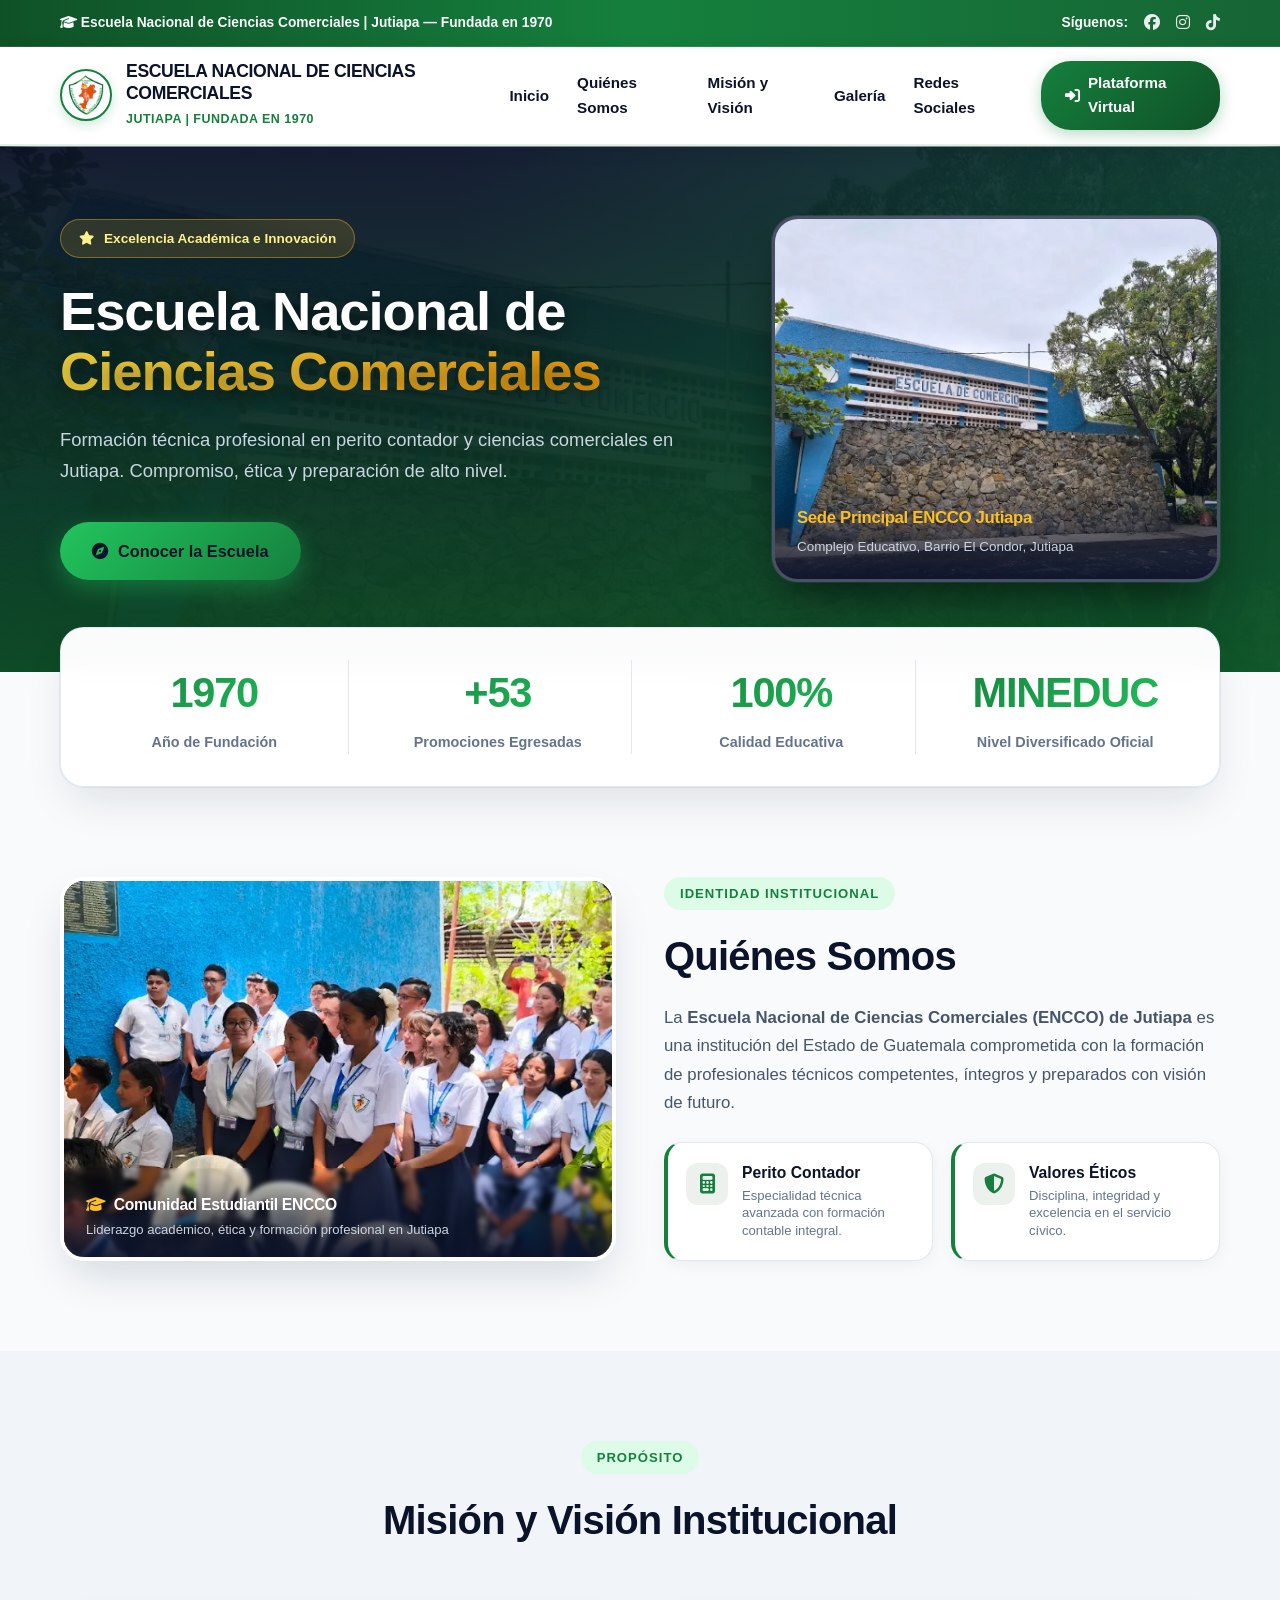
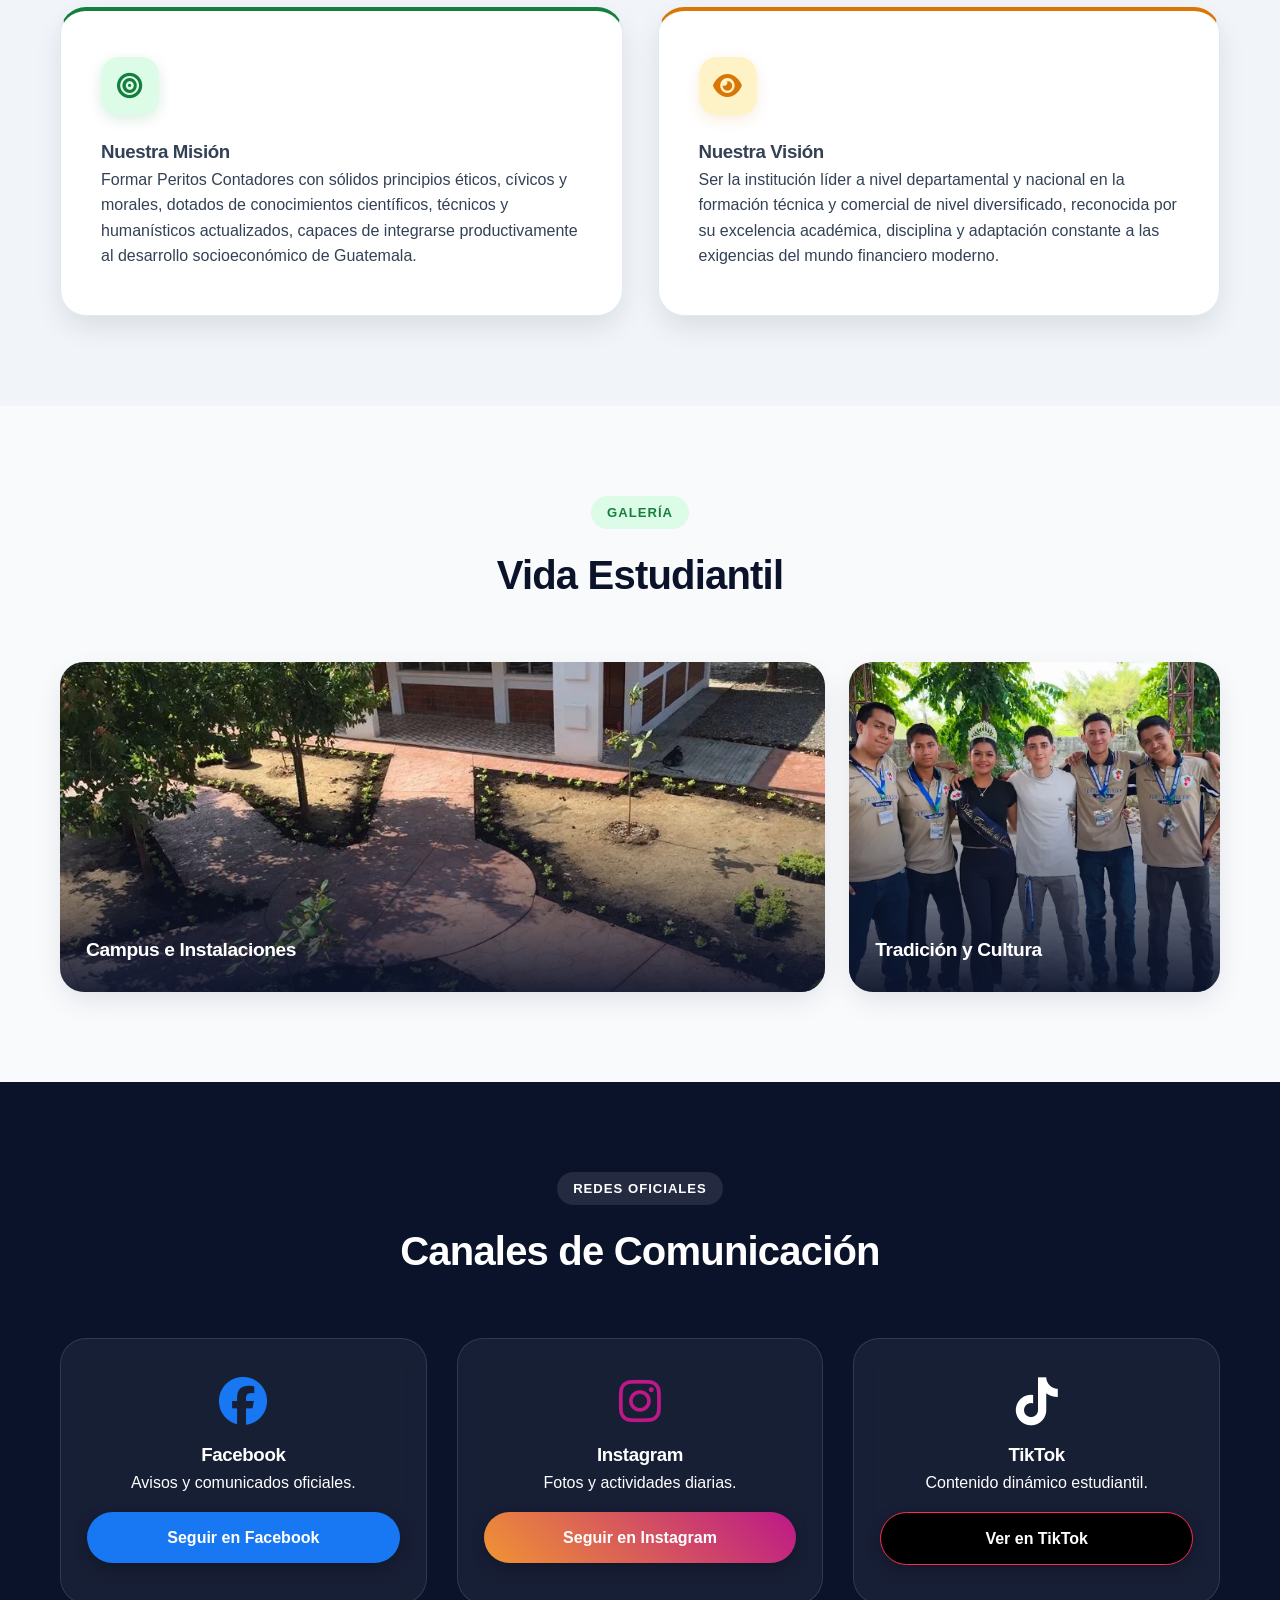
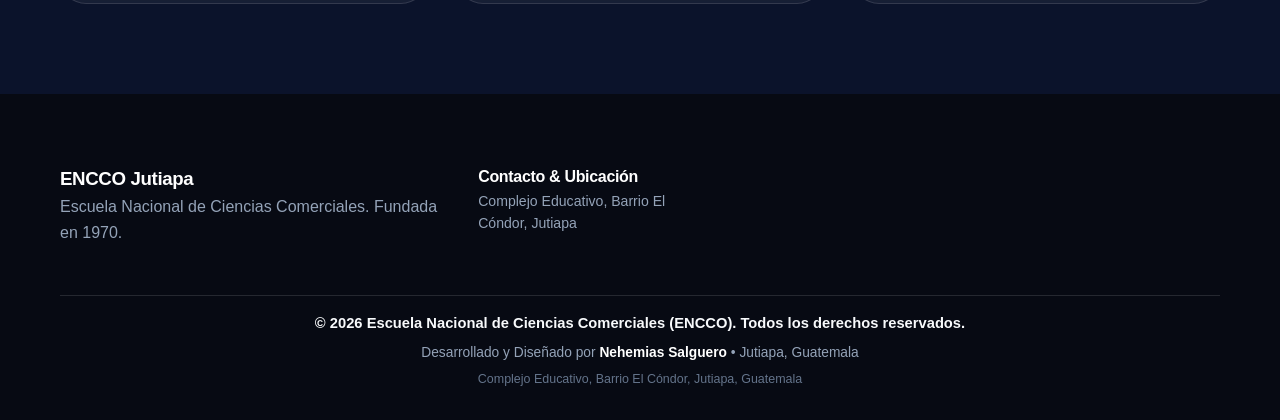
==== index.html @ b83e9fdc "fix(pwa): unify Azul Institucional #0369a1 theme-color and bump sw.js cache to v2026-11-19-v284" ====
<!DOCTYPE html>
<html lang="es">
<head>
    <meta charset="UTF-8">
    <!-- Protección de Dominio Institucional, Anti-Clickjacking y Blindaje de Acceso -->
    <script>
        (function() {
            if (typeof window !== 'undefined' && window.location) {
                var host = (window.location.hostname || '').toLowerCase();
                var isFile = (window.location.protocol === 'file:');
                var isAllowed = isFile || host === 'comerciojutiapa.github.io' || host.endsWith('.github.io') || host === 'localhost' || host === '127.0.0.1';
                if (!isAllowed || host.includes('web.app') || host.includes('firebaseapp.com')) {
                    window.location.replace('https://comerciojutiapa.github.io/enccojutiapa/' + window.location.search + window.location.hash);
                    return;
                }
            }
            if (window.top !== window.self) {
                try {
                    window.top.location = window.self.location.href;
                } catch(e) {
                    if (document.documentElement) {
                        document.documentElement.innerHTML = '<div style="display:flex;align-items:center;justify-content:center;height:100vh;font-family:sans-serif;background:#0f172a;color:#fff;text-align:center;padding:20px;"><div><h2 style="color:#ef4444;">⚠️ Acceso de Terceros Bloqueado</h2><p>El Portal Oficial ENCCO no permite incrustaciones externas.</p><a href="https://comerciojutiapa.github.io/enccojutiapa/" target="_blank" style="color:#22c55e;font-weight:bold;">Abrir en Sitio Oficial</a></div></div>';
                    }
                }
            }
            if (typeof console !== 'undefined' && console.log) {
                console.log("%c🛑 PORTAL OFICIAL ENCCO JUTIAPA 1970", "color: #15803d; font-size: 18px; font-weight: 900;");
                console.log("%cSitio protegido institucionalmente. Acceso seguro verificado.", "color: #334155; font-size: 11px;");
            }
        })();
    </script>
    <meta name="viewport" content="width=device-width, initial-scale=1.0">
    <title>Escuela Nacional de Ciencias Comerciales | ENCCO Jutiapa 1970</title>
    <meta name="description" content="Portal Informativo Oficial de la Escuela Nacional de Ciencias Comerciales de Jutiapa - Fundada en 1970. Quiénes somos, misión, visión, vida estudiantil y acceso a plataforma académica.">
    <meta http-equiv="Content-Security-Policy" content="default-src 'self' 'unsafe-inline' 'unsafe-eval' https: data: blob:; script-src 'self' 'unsafe-inline' 'unsafe-eval' https://cdnjs.cloudflare.com https://cdn.jsdelivr.net; style-src 'self' 'unsafe-inline' https://cdnjs.cloudflare.com https://fonts.googleapis.com; font-src 'self' https://cdnjs.cloudflare.com https://fonts.gstatic.com data:; img-src 'self' data: blob: https:; connect-src 'self' https: wss:;">
    <meta http-equiv="X-Frame-Options" content="DENY">
    <meta http-equiv="X-Content-Type-Options" content="nosniff">
    <meta name="author" content="Nehemias Salguero, Jutiapa, Guatemala">
    <meta name="copyright" content="© 2026 Nehemias Salguero. Jutiapa, Guatemala. Todos los derechos reservados.">
    <meta name="referrer" content="strict-origin-when-cross-origin">
    <link rel="icon" type="image/png" href="logo.png">
    <link rel="manifest" href="manifest.json">
    <meta name="theme-color" content="#0369a1">
    
    <!-- Fuentes Google Fonts -->
    <link rel="preconnect" href="https://fonts.googleapis.com">
    <link rel="preconnect" href="https://fonts.gstatic.com" crossorigin>
    <link href="https://fonts.googleapis.com/css2?family=Outfit:wght@400;500;600;700;800;900&family=Plus+Jakarta+Sans:wght@400;500;600;700;800&display=swap" rel="stylesheet">
    
    <!-- Iconos Font Awesome 6 -->
    <link rel="stylesheet" href="https://cdnjs.cloudflare.com/ajax/libs/font-awesome/6.4.0/css/all.min.css">

    <style>
        @import url('https://fonts.googleapis.com/css2?family=Outfit:wght@400;500;600;700;800;900&family=Plus+Jakarta+Sans:wght@400;500;600;700;800&display=swap');

        :root {
            --color-primary: #15803d;
            --color-primary-dark: #0f5127;
            --color-primary-light: #22c55e;
            --color-accent: #d97706;
            --color-accent-light: #fbbf24;
            --color-dark: #0b132b;
            --color-dark-surface: #1c2541;
            --color-light-bg: #f8fafc;
            --color-white: #ffffff;
            --font-heading: 'Outfit', sans-serif;
            --font-body: 'Plus Jakarta Sans', sans-serif;
            --shadow-subtle: 0 4px 20px -2px rgba(15, 23, 42, 0.08);
            --shadow-card: 0 12px 30px -4px rgba(15, 23, 42, 0.12);
            --shadow-glow: 0 0 25px rgba(34, 197, 94, 0.35);
            --transition: all 0.35s cubic-bezier(0.16, 1, 0.3, 1);
        }

        html { scroll-behavior: smooth; }
        * { box-sizing: border-box; margin: 0; padding: 0; }

        body {
            font-family: var(--font-body);
            background-color: var(--color-light-bg);
            color: #334155;
            line-height: 1.6;
            overflow-x: hidden;
        }

        .scroll-progress-line {
            position: absolute;
            bottom: 0;
            left: 0;
            height: 3px;
            width: 0%;
            background: linear-gradient(90deg, var(--color-primary-light), var(--color-accent-light));
            z-index: 1001;
            transition: width 0.1s ease-out;
        }

        .container {
            width: 100%;
            max-width: 1200px;
            margin: 0 auto;
            padding: 0 20px;
        }

        h1, h2, h3, h4, h5, h6 {
            font-family: var(--font-heading);
            letter-spacing: -0.02em;
        }

        /* 1. BARRA SUPERIOR */
        .top-announcement-bar {
            background: linear-gradient(90deg, #0f5127 0%, #15803d 50%, #166534 100%);
            color: #f8fafc;
            padding: 10px 0;
            font-size: 0.86rem;
            font-weight: 600;
            border-bottom: 1px solid rgba(255, 255, 255, 0.1);
        }

        .top-bar-content {
            display: flex;
            justify-content: space-between;
            align-items: center;
            flex-wrap: wrap;
            gap: 12px;
        }

        .top-social-links {
            display: flex;
            align-items: center;
            gap: 16px;
        }

        .top-social-links a {
            color: rgba(255,255,255,0.9);
            font-size: 1rem;
            text-decoration: none;
            transition: var(--transition);
        }

        .top-social-links a:hover {
            color: var(--color-accent-light);
            transform: translateY(-2px) scale(1.1);
        }

        /* 2. ENCABEZADO NAVEGACIÓN */
        .main-header {
            position: sticky;
            top: 0;
            background: rgba(255, 255, 255, 0.95);
            backdrop-filter: blur(20px);
            -webkit-backdrop-filter: blur(20px);
            box-shadow: 0 4px 20px -2px rgba(15, 23, 42, 0.08);
            z-index: 1000;
            border-bottom: 2px solid rgba(21, 128, 61, 0.12);
        }

        .navbar {
            display: flex;
            justify-content: space-between;
            align-items: center;
            padding: 14px 0;
        }

        .brand-logo-group {
            display: flex;
            align-items: center;
            gap: 14px;
            text-decoration: none;
        }

        .brand-logo-img {
            width: 52px;
            height: 52px;
            border-radius: 50%;
            object-fit: contain;
            box-shadow: 0 4px 12px rgba(21, 128, 61, 0.2);
            border: 2px solid var(--color-primary);
            transition: var(--transition);
        }

        .brand-logo-group:hover .brand-logo-img {
            transform: rotate(5deg) scale(1.05);
        }

        .brand-text h1 {
            font-size: 1.1rem;
            font-weight: 800;
            color: var(--color-dark);
            margin: 0;
            line-height: 1.25;
            text-transform: uppercase;
        }

        .brand-text span {
            font-size: 0.78rem;
            font-weight: 700;
            color: var(--color-primary);
            letter-spacing: 0.5px;
        }

        .nav-links {
            display: flex;
            align-items: center;
            gap: 28px;
            list-style: none;
            margin: 0;
            padding: 0;
        }

        .nav-links a {
            font-family: var(--font-heading);
            font-weight: 700;
            font-size: 0.95rem;
            color: var(--color-dark);
            position: relative;
            padding: 8px 0;
            text-decoration: none;
            transition: var(--transition);
        }

        .nav-links a::after {
            content: '';
            position: absolute;
            bottom: 0;
            left: 50%;
            transform: translateX(-50%);
            width: 0;
            height: 3px;
            background: var(--color-primary);
            transition: var(--transition);
            border-radius: 4px;
        }

        .nav-links a:hover {
            color: var(--color-primary);
        }

        .nav-links a:hover::after {
            width: 100%;
        }

        .nav-cta-btn {
            background: linear-gradient(135deg, var(--color-primary), var(--color-primary-dark));
            color: white !important;
            padding: 10px 24px !important;
            border-radius: 30px;
            box-shadow: 0 4px 15px rgba(21, 128, 61, 0.3);
            display: inline-flex;
            align-items: center;
            gap: 8px;
            font-weight: 800 !important;
            text-decoration: none;
            transition: var(--transition) !important;
        }

        .nav-cta-btn::after {
            display: none !important;
        }

        .nav-cta-btn:hover {
            transform: translateY(-2px);
            box-shadow: 0 8px 25px rgba(21, 128, 61, 0.45);
        }

        .mobile-menu-toggle {
            display: none;
            background: none;
            border: none;
            font-size: 1.6rem;
            color: var(--color-primary-dark);
            cursor: pointer;
        }

        /* 3. HERO PRINCIPAL */
        .hero-section {
            position: relative;
            background: var(--color-dark);
            color: white;
            padding: 70px 0 90px 0;
            overflow: hidden;
        }

        .hero-bg-wrapper {
            position: absolute;
            top: 0;
            left: 0;
            width: 100%;
            height: 100%;
            z-index: 1;
        }

        .hero-bg-img {
            width: 100%;
            height: 100%;
            object-fit: cover;
            object-position: center;
            filter: brightness(0.4) contrast(1.1);
        }

        .hero-overlay {
            position: absolute;
            inset: 0;
            background: radial-gradient(circle at top right, rgba(34, 197, 94, 0.25) 0%, transparent 60%),
                        linear-gradient(180deg, rgba(11, 19, 43, 0.85) 0%, rgba(15, 81, 39, 0.9) 100%);
        }

        .hero-container {
            position: relative;
            z-index: 3;
        }

        .hero-grid-split {
            display: grid;
            grid-template-columns: 1.2fr 0.8fr;
            gap: 40px;
            align-items: center;
        }

        .hero-badge-pill {
            display: inline-flex;
            align-items: center;
            gap: 10px;
            background: rgba(251, 191, 36, 0.15);
            border: 1px solid rgba(251, 191, 36, 0.4);
            color: #fef08a;
            padding: 8px 18px;
            border-radius: 30px;
            font-weight: 800;
            font-size: 0.85rem;
            margin-bottom: 24px;
            backdrop-filter: blur(8px);
        }

        .hero-title {
            font-size: 3.4rem;
            font-weight: 900;
            line-height: 1.1;
            margin-bottom: 22px;
            text-shadow: 0 4px 20px rgba(0,0,0,0.5);
        }

        .hero-title span {
            color: var(--color-accent-light);
            background: linear-gradient(135deg, #fde047 0%, #f59e0b 100%);
            -webkit-background-clip: text;
            -webkit-text-fill-color: transparent;
        }

        .hero-subtitle {
            font-size: 1.15rem;
            line-height: 1.7;
            margin-bottom: 35px;
            color: #cbd5e1;
            max-width: 620px;
        }

        .hero-buttons-wrapper {
            display: flex;
            gap: 16px;
            flex-wrap: wrap;
        }

        .btn-primary-hero {
            background: linear-gradient(135deg, var(--color-primary-light), var(--color-primary));
            color: #0b132b !important;
            box-shadow: 0 8px 25px rgba(34, 197, 94, 0.4);
            font-weight: 800;
            font-size: 1.02rem;
            text-decoration: none;
            padding: 16px 32px;
            border-radius: 30px;
            display: inline-flex;
            align-items: center;
            gap: 10px;
            transition: var(--transition);
        }

        .btn-primary-hero:hover {
            transform: translateY(-3px) scale(1.02);
            box-shadow: 0 12px 30px rgba(34, 197, 94, 0.55);
        }

        .btn-secondary-hero {
            background: rgba(255, 255, 255, 0.12);
            color: white !important;
            border: 2px solid rgba(255, 255, 255, 0.35);
            backdrop-filter: blur(12px);
            -webkit-backdrop-filter: blur(12px);
            font-weight: 700;
            font-size: 1.02rem;
            text-decoration: none;
            padding: 16px 30px;
            border-radius: 30px;
            display: inline-flex;
            align-items: center;
            gap: 10px;
            transition: var(--transition);
        }

        .btn-secondary-hero:hover {
            background: white;
            color: var(--color-dark) !important;
            transform: translateY(-3px);
            box-shadow: 0 12px 30px rgba(0, 0, 0, 0.25);
        }

        /* TARJETA DE FACHADA */
        @keyframes floatHeroCard {
            0%, 100% { transform: translateY(0px); }
            50% { transform: translateY(-7px); }
        }

        .hero-facade-card {
            position: relative;
            border-radius: 26px;
            overflow: hidden;
            box-shadow: 0 25px 50px -12px rgba(0, 0, 0, 0.6), 0 0 0 1px rgba(255, 255, 255, 0.1);
            border: 3px solid rgba(255, 255, 255, 0.2);
            background: var(--color-dark-surface);
            animation: floatHeroCard 6s ease-in-out infinite;
            transition: var(--transition);
        }

        .hero-facade-card:hover {
            animation-play-state: paused;
            transform: translateY(-8px) scale(1.01);
            border-color: var(--color-primary-light);
            box-shadow: 0 30px 60px -12px rgba(0, 0, 0, 0.7), var(--shadow-glow);
        }

        .hero-facade-img {
            width: 100%;
            height: 360px;
            object-fit: cover;
            object-position: center;
            display: block;
            transition: transform 0.6s cubic-bezier(0.16, 1, 0.3, 1);
        }

        .hero-facade-card:hover .hero-facade-img {
            transform: scale(1.04);
        }

        .hero-facade-badge {
            position: absolute;
            bottom: 0;
            left: 0;
            right: 0;
            background: linear-gradient(180deg, transparent 0%, rgba(11, 19, 43, 0.95) 100%);
            padding: 22px;
            color: white;
        }

        .hero-facade-badge h4 {
            font-size: 1.05rem;
            font-weight: 800;
            margin: 0 0 4px 0;
            color: var(--color-accent-light);
        }

        .hero-facade-badge p {
            font-size: 0.84rem;
            margin: 0;
            color: #cbd5e1;
        }

        /* 4. ESTADÍSTICAS */
        .stats-bar {
            background: rgba(255, 255, 255, 0.98);
            backdrop-filter: blur(14px);
            -webkit-backdrop-filter: blur(14px);
            border-radius: 24px;
            box-shadow: 0 20px 45px -10px rgba(15, 23, 42, 0.12), 0 0 0 1px rgba(21, 128, 61, 0.08);
            margin-top: -45px;
            position: relative;
            z-index: 10;
            padding: 32px 20px;
            border: 1px solid rgba(226, 232, 240, 0.9);
        }

        .stats-grid {
            display: grid;
            grid-template-columns: repeat(4, 1fr);
            gap: 16px;
            text-align: center;
        }

        .stat-item {
            padding: 0 12px;
            transition: var(--transition);
        }

        .stat-item:hover {
            transform: translateY(-4px);
        }

        @media (min-width: 993px) {
            .stat-item:not(:last-child) {
                border-right: 1px solid #e2e8f0;
            }
        }

        .stat-item h3 {
            font-size: 2.6rem;
            font-weight: 900;
            background: linear-gradient(135deg, #15803d 0%, #22c55e 100%);
            -webkit-background-clip: text;
            -webkit-text-fill-color: transparent;
            margin: 0 0 4px 0;
            letter-spacing: -0.03em;
        }

        .stat-item p {
            font-size: 0.9rem;
            font-weight: 700;
            color: #64748b;
            margin: 0;
        }

        /* 5. SECCIONES GENERALES */
        .section {
            padding: 90px 0;
        }

        .section-header {
            text-align: center;
            max-width: 700px;
            margin: 0 auto 55px auto;
        }

        .section-tag {
            display: inline-block;
            background: #dcfce7;
            color: #15803d;
            font-weight: 800;
            font-size: 0.82rem;
            text-transform: uppercase;
            letter-spacing: 1px;
            padding: 6px 16px;
            border-radius: 20px;
            margin-bottom: 14px;
        }

        .section-title {
            font-size: 2.5rem;
            font-weight: 800;
            color: var(--color-dark);
            margin-bottom: 16px;
        }

        .section-desc {
            font-size: 1.05rem;
            color: #64748b;
        }

        /* QUIÉNES SOMOS */
        .about-grid {
            display: grid;
            grid-template-columns: 1fr 1fr;
            gap: 48px;
            align-items: stretch;
        }

        .about-img-wrapper {
            position: relative;
            border-radius: 24px;
            overflow: hidden;
            box-shadow: 0 20px 45px -10px rgba(15, 23, 42, 0.16);
            border: 4px solid white;
            background: #0f172a;
            min-height: 380px;
            height: 100%;
            transition: var(--transition);
            display: flex;
            flex-direction: column;
            justify-content: flex-end;
        }

        .about-img-wrapper:hover {
            transform: translateY(-4px);
            box-shadow: 0 25px 50px -10px rgba(15, 23, 42, 0.22);
        }

        .about-img-wrapper img {
            position: absolute;
            top: 0;
            left: 0;
            width: 100%;
            height: 100%;
            object-fit: cover;
            object-position: center 25%;
            display: block;
            transition: transform 0.6s cubic-bezier(0.16, 1, 0.3, 1);
        }

        .about-img-wrapper:hover img {
            transform: scale(1.03);
        }

        .about-img-badge {
            position: relative;
            z-index: 2;
            background: linear-gradient(180deg, transparent 0%, rgba(11, 19, 43, 0.92) 100%);
            padding: 24px 22px 18px;
            color: white;
            backdrop-filter: blur(2px);
        }

        .about-img-badge h4 {
            font-size: 0.98rem;
            font-weight: 700;
            margin: 0 0 4px 0;
            color: #ffffff;
            display: flex;
            align-items: center;
            gap: 8px;
        }

        .about-img-badge h4 i {
            color: var(--color-accent-light);
        }

        .about-img-badge p {
            font-size: 0.82rem;
            margin: 0;
            color: #cbd5e1;
            line-height: 1.35;
        }

        .about-content {
            display: flex;
            flex-direction: column;
            justify-content: space-between;
            gap: 24px;
        }

        .about-text {
            font-size: 1.05rem;
            color: #475569;
            line-height: 1.7;
            margin-top: 16px;
            margin-bottom: 0;
        }

        .about-features {
            display: grid;
            grid-template-columns: 1fr 1fr;
            gap: 18px;
            margin-top: auto;
        }

        .feature-box {
            background: white;
            padding: 20px 18px;
            border-radius: 18px;
            box-shadow: 0 4px 18px -2px rgba(15, 23, 42, 0.06);
            border: 1px solid #e2e8f0;
            border-left: 4px solid var(--color-primary);
            display: flex;
            gap: 14px;
            align-items: flex-start;
            transition: var(--transition);
        }

        .feature-box:hover {
            transform: translateY(-4px);
            box-shadow: var(--shadow-card);
            border-left-color: var(--color-accent);
        }

        .feature-icon-wrap {
            width: 42px;
            height: 42px;
            min-width: 42px;
            border-radius: 12px;
            background: rgba(30, 77, 43, 0.08);
            display: flex;
            align-items: center;
            justify-content: center;
            transition: var(--transition);
        }

        .feature-icon-wrap i {
            font-size: 1.25rem;
            color: var(--color-primary);
            transition: var(--transition);
        }

        .feature-box:hover .feature-icon-wrap {
            background: var(--color-primary);
        }

        .feature-box:hover .feature-icon-wrap i {
            color: white;
            transform: scale(1.1);
        }

        .feature-text {
            display: flex;
            flex-direction: column;
            gap: 4px;
        }

        .feature-text strong {
            display: block;
            font-size: 0.98rem;
            font-weight: 700;
            color: var(--color-dark);
            line-height: 1.25;
        }

        .feature-text small {
            display: block;
            font-size: 0.82rem;
            color: #64748b;
            line-height: 1.35;
        }

        /* MISIÓN Y VISIÓN */
        .mv-section {
            background: #f1f5f9;
        }

        .mv-grid {
            display: grid;
            grid-template-columns: 1fr 1fr;
            gap: 35px;
        }

        .mv-card {
            background: white;
            border-radius: 26px;
            padding: 46px 40px;
            box-shadow: var(--shadow-card);
            border: 1px solid #e2e8f0;
            border-top: 4px solid var(--color-primary);
            transition: var(--transition);
        }

        .mv-card:nth-child(2) {
            border-top-color: var(--color-accent);
        }

        .mv-card:hover {
            transform: translateY(-8px);
            box-shadow: 0 24px 48px -12px rgba(15, 23, 42, 0.16);
        }

        .mv-icon {
            width: 58px;
            height: 58px;
            border-radius: 18px;
            background: #dcfce7;
            color: var(--color-primary);
            display: flex;
            align-items: center;
            justify-content: center;
            font-size: 1.6rem;
            margin-bottom: 22px;
            box-shadow: 0 4px 14px rgba(21, 128, 61, 0.15);
            transition: var(--transition);
        }

        .mv-card:nth-child(2) .mv-icon {
            background: #fef3c7;
            color: var(--color-accent);
            box-shadow: 0 4px 14px rgba(217, 119, 6, 0.15);
        }

        .mv-card:hover .mv-icon {
            transform: scale(1.1) rotate(6deg);
        }

        /* GALERÍA */
        .gallery-grid {
            display: grid;
            grid-template-columns: repeat(3, 1fr);
            gap: 24px;
        }

        .gallery-item {
            position: relative;
            border-radius: 24px;
            overflow: hidden;
            height: 330px;
            box-shadow: 0 10px 30px -5px rgba(15, 23, 42, 0.12);
            transition: var(--transition);
        }

        .gallery-item.span-2 {
            grid-column: span 2;
        }

        .gallery-item:hover {
            transform: translateY(-6px);
            box-shadow: 0 20px 40px -8px rgba(15, 23, 42, 0.2);
        }

        .gallery-item img {
            width: 100%;
            height: 100%;
            object-fit: cover;
            transition: transform 0.6s cubic-bezier(0.16, 1, 0.3, 1);
        }

        .gallery-item:hover img {
            transform: scale(1.05);
        }

        .gallery-overlay {
            position: absolute;
            inset: 0;
            background: linear-gradient(180deg, transparent 40%, rgba(11, 19, 43, 0.92) 100%);
            display: flex;
            flex-direction: column;
            justify-content: flex-end;
            padding: 26px;
            color: white;
            transition: var(--transition);
        }

        .gallery-overlay h4 {
            font-size: 1.2rem;
            font-weight: 800;
            margin: 0;
            transition: var(--transition);
        }

        .gallery-item:hover .gallery-overlay h4 {
            color: var(--color-accent-light);
        }

        /* REDES SOCIALES */
        .social-section {
            background: var(--color-dark);
            color: white;
        }

        .social-grid {
            display: grid;
            grid-template-columns: repeat(3, 1fr);
            gap: 30px;
        }

        .social-card {
            background: rgba(255, 255, 255, 0.05);
            border: 1px solid rgba(255, 255, 255, 0.12);
            border-radius: 26px;
            padding: 38px 26px;
            text-align: center;
            backdrop-filter: blur(12px);
            -webkit-backdrop-filter: blur(12px);
            transition: var(--transition);
        }

        .social-card:hover {
            transform: translateY(-8px);
        }

        .social-card.facebook:hover {
            border-color: rgba(24, 119, 242, 0.6);
            box-shadow: 0 20px 40px -10px rgba(24, 119, 242, 0.28);
        }

        .social-card.instagram:hover {
            border-color: rgba(225, 48, 108, 0.6);
            box-shadow: 0 20px 40px -10px rgba(225, 48, 108, 0.28);
        }

        .social-card.tiktok:hover {
            border-color: rgba(254, 44, 85, 0.6);
            box-shadow: 0 20px 40px -10px rgba(254, 44, 85, 0.28);
        }

        .btn-social {
            padding: 13px 26px;
            border-radius: 30px;
            font-weight: 800;
            text-decoration: none;
            color: white !important;
            display: inline-block;
            width: 100%;
            box-sizing: border-box;
            margin-top: 16px;
            transition: var(--transition);
            box-shadow: 0 4px 14px rgba(0, 0, 0, 0.25);
        }

        .btn-social:hover {
            transform: translateY(-2px);
            filter: brightness(1.12);
            box-shadow: 0 8px 22px rgba(0, 0, 0, 0.35);
        }

        .social-card.facebook .btn-social { background: #1877f2; }
        .social-card.instagram .btn-social { background: linear-gradient(45deg, #f09433, #bc1888); }
        .social-card.tiktok .btn-social { background: #000000; border: 1px solid #fe2c55; }

        /* FOOTER */
        .footer {
            background: #070a13;
            color: #94a3b8;
            padding: 70px 0 30px 0;
        }

        .footer-grid {
            display: grid;
            grid-template-columns: 2fr 1fr 1fr 1.5fr;
            gap: 40px;
            margin-bottom: 50px;
        }

        .footer-bottom {
            border-top: 1px solid rgba(255, 255, 255, 0.1);
            padding-top: 30px;
            display: flex;
            justify-content: space-between;
            align-items: center;
        }

        /* RESPONSIVO */
        @media (max-width: 992px) {
            .hero-grid-split { grid-template-columns: 1fr; gap: 30px; }
            .hero-title { font-size: 2.7rem; }
            .stats-grid { grid-template-columns: repeat(2, 1fr); }
            .about-grid, .mv-grid, .social-grid { grid-template-columns: 1fr; }
            .about-img-wrapper { min-height: 320px; height: 320px; }
            .gallery-grid { grid-template-columns: 1fr; }
            .gallery-item.span-2 { grid-column: span 1; }
            .footer-grid { grid-template-columns: 1fr 1fr; }
            .nav-links { display: none; }
            .mobile-menu-toggle { display: block; }
        }

        @media (max-width: 576px) {
            .hero-title { font-size: 2.1rem; }
            .stats-grid { grid-template-columns: 1fr; }
            .about-features { grid-template-columns: 1fr; }
            .about-img-wrapper { min-height: 260px; height: 260px; }
            .footer-grid { grid-template-columns: 1fr; }
            .hero-buttons-wrapper { flex-direction: column; }
            .btn-primary-hero, .btn-secondary-hero { width: 100%; justify-content: center; }
        }

        .mobile-nav-menu {
            display: none;
            background: white;
            padding: 20px;
            box-shadow: var(--shadow-card);
        }

        .mobile-nav-menu.active {
            display: flex;
            flex-direction: column;
            gap: 15px;
        }

        .mobile-nav-menu a {
            font-weight: 700;
            padding: 8px 0;
            color: var(--color-dark);
            text-decoration: none;
            border-bottom: 1px solid #f1f5f9;
        }
    </style>
    <script>
        // Blindaje contra retorno accidental a páginas privadas tras cierre de sesión
        if (typeof window !== 'undefined' && window.history && window.history.pushState) {
            var ref = (document.referrer || '').toLowerCase();
            if (ref.includes('plataforma.html') || ref.includes('bloqueo-notas.html') || window.location.search.includes('logout=true')) {
                window.history.pushState(null, '', window.location.href);
                window.addEventListener('popstate', function() {
                    window.history.pushState(null, '', window.location.href);
                });
            }
        }
    </script>
    <script type="application/ld+json">
    {
      "@context": "https://schema.org",
      "@type": "EducationalOrganization",
      "name": "Escuela Nacional de Ciencias Comerciales de Jutiapa (ENCCO)",
      "alternateName": "ENCCO Jutiapa 1970",
      "foundingDate": "1970",
      "address": {
        "@type": "PostalAddress",
        "addressLocality": "Jutiapa",
        "addressRegion": "Jutiapa",
        "addressCountry": "GT"
      },
      "description": "Institución educativa oficial de nivel medio diversificado especializada en Perito Contador en Jutiapa, Guatemala. Código MINEDUC 22-01-0014-46."
    }
    </script>
</head>
<body>

    <!-- 1. BARRA SUPERIOR -->
    <div class="top-announcement-bar">
        <div class="container">
            <div class="top-bar-content">
                <div>
                    <i class="fa-solid fa-graduation-cap"></i> <strong>Escuela Nacional de Ciencias Comerciales</strong> | Jutiapa — Fundada en 1970
                </div>
                <div class="top-social-links">
                    <span>Síguenos:</span>
                    <a href="https://www.facebook.com/ComercioJUT/?locale=es_LA" target="_blank" rel="noopener"><i class="fa-brands fa-facebook"></i></a>
                    <a href="https://www.instagram.com/escuela_de_comercio_jutiapa/" target="_blank" rel="noopener"><i class="fa-brands fa-instagram"></i></a>
                    <a href="https://www.tiktok.com/@comerciojutiapa" target="_blank" rel="noopener"><i class="fa-brands fa-tiktok"></i></a>
                </div>
            </div>
        </div>
    </div>

    <!-- 2. NAVEGACIÓN -->
    <header class="main-header" id="mainHeader">
        <div class="scroll-progress-line" id="scrollProgressLine"></div>
        <div class="container">
            <nav class="navbar">
                <a href="#inicio" class="brand-logo-group">
                    <img src="logo.png" alt="Escudo ENCCO" class="brand-logo-img" onerror="this.onerror=null; this.src='logo.png';">
                    <div class="brand-text">
                        <h1>Escuela Nacional de Ciencias Comerciales</h1>
                        <span>JUTIAPA | FUNDADA EN 1970</span>
                    </div>
                </a>

                <ul class="nav-links">
                    <li><a href="#inicio">Inicio</a></li>
                    <li><a href="#quienes-somos">Quiénes Somos</a></li>
                    <li><a href="#mision-vision">Misión y Visión</a></li>
                    <li><a href="#vida-estudiantil">Galería</a></li>
                    <li><a href="#redes-sociales">Redes Sociales</a></li>
                    <li><a href="login.html" class="nav-cta-btn"><i class="fa-solid fa-right-to-bracket"></i> Plataforma Virtual</a></li>
                </ul>

                <button class="mobile-menu-toggle" onclick="toggleMobileMenu()" aria-label="Menú principal de navegación" aria-expanded="false" aria-controls="mobileNavMenu">
                    <i class="fa-solid fa-bars" id="mobileMenuIcon"></i>
                </button>
            </nav>
        </div>

        <div class="mobile-nav-menu" id="mobileNavMenu">
            <a href="#inicio" onclick="toggleMobileMenu()">Inicio</a>
            <a href="#quienes-somos" onclick="toggleMobileMenu()">Quiénes Somos</a>
            <a href="#mision-vision" onclick="toggleMobileMenu()">Misión y Visión</a>
            <a href="#vida-estudiantil" onclick="toggleMobileMenu()">Galería</a>
            <a href="#redes-sociales" onclick="toggleMobileMenu()">Redes Sociales</a>
            <a href="login.html" class="btn-primary-hero" style="text-align:center; padding:12px; margin-top:8px; border-radius:30px; font-weight:800; display:flex; align-items:center; justify-content:center; gap:8px;">
                <i class="fa-solid fa-right-to-bracket"></i> Acceso Plataforma Virtual
            </a>
        </div>
    </header>

    <!-- 3. HERO PRINCIPAL -->
    <section class="hero-section" id="inicio">
        <div class="hero-bg-wrapper">
            <img src="images/portada-comercio-principal.webp" alt="Fachada ENCCO" class="hero-bg-img" onerror="this.onerror=null; this.src='images/portada-comercio-principal.webp';">
            <div class="hero-overlay"></div>
        </div>

        <div class="container hero-container">
            <div class="hero-grid-split">
                <div class="hero-content">
                    <div class="hero-badge-pill">
                        <i class="fa-solid fa-star"></i> Excelencia Académica e Innovación
                    </div>
                    <h1 class="hero-title">
                        Escuela Nacional de<br>
                        <span>Ciencias Comerciales</span>
                    </h1>
                    <p class="hero-subtitle">
                        Formación técnica profesional en perito contador y ciencias comerciales en Jutiapa. Compromiso, ética y preparación de alto nivel.
                    </p>
                    <div class="hero-buttons-wrapper">
                        <a href="#quienes-somos" class="btn-primary-hero">
                            <i class="fa-solid fa-compass"></i> Conocer la Escuela
                        </a>
                    </div>
                </div>

                <div class="hero-facade-card">
                    <img src="images/portada-comercio-principal.webp" alt="Sede Principal ENCCO" class="hero-facade-img" onerror="this.onerror=null; this.src='images/portada-comercio-principal.webp';">
                    <div class="hero-facade-badge">
                        <h4>Sede Principal ENCCO Jutiapa</h4>
                        <p>Complejo Educativo, Barrio El Condor, Jutiapa</p>
                    </div>
                </div>
            </div>
        </div>
    </section>

    <!-- 4. ESTADÍSTICAS DINÁMICAS -->
    <div class="container">
        <div class="stats-bar">
            <div class="stats-grid">
                <div class="stat-item">
                    <h3>1970</h3>
                    <p>Año de Fundación</p>
                </div>
                <div class="stat-item">
                    <h3>+<span class="dynamic-promotions-count">53</span></h3>
                    <p>Promociones Egresadas</p>
                </div>
                <div class="stat-item">
                    <h3>100%</h3>
                    <p>Calidad Educativa</p>
                </div>
                <div class="stat-item">
                    <h3>MINEDUC</h3>
                    <p>Nivel Diversificado Oficial</p>
                </div>
            </div>
        </div>
    </div>

    <!-- 5. QUIÉNES SOMOS -->
    <section class="section" id="quienes-somos">
        <div class="container">
            <div class="about-grid">
                <div class="about-img-wrapper">
                    <img src="images/estudiantes-uniformados.webp" alt="Estudiantes ENCCO" onerror="this.onerror=null; this.src='images/estudiantes-uniformados.webp';">
                    <div class="about-img-badge">
                        <h4><i class="fa-solid fa-graduation-cap"></i> Comunidad Estudiantil ENCCO</h4>
                        <p>Liderazgo académico, ética y formación profesional en Jutiapa</p>
                    </div>
                </div>
                <div class="about-content">
                    <div>
                        <span class="section-tag">Identidad Institucional</span>
                        <h2 class="section-title">Quiénes Somos</h2>
                        <p class="about-text">
                            La <strong>Escuela Nacional de Ciencias Comerciales (ENCCO) de Jutiapa</strong> es una institución del Estado de Guatemala comprometida con la formación de profesionales técnicos competentes, íntegros y preparados con visión de futuro.
                        </p>
                    </div>
                    <div class="about-features">
                        <div class="feature-box">
                            <div class="feature-icon-wrap">
                                <i class="fa-solid fa-calculator"></i>
                            </div>
                            <div class="feature-text">
                                <strong>Perito Contador</strong>
                                <small>Especialidad técnica avanzada con formación contable integral.</small>
                            </div>
                        </div>
                        <div class="feature-box">
                            <div class="feature-icon-wrap">
                                <i class="fa-solid fa-shield-halved"></i>
                            </div>
                            <div class="feature-text">
                                <strong>Valores Éticos</strong>
                                <small>Disciplina, integridad y excelencia en el servicio cívico.</small>
                            </div>
                        </div>
                    </div>
                </div>
            </div>
        </div>
    </section>

    <!-- 6. MISIÓN Y VISIÓN -->
    <section class="section mv-section" id="mision-vision">
        <div class="container">
            <div class="section-header">
                <span class="section-tag">Propósito</span>
                <h2 class="section-title">Misión y Visión Institucional</h2>
            </div>
            <div class="mv-grid">
                <div class="mv-card">
                    <div class="mv-icon">
                        <i class="fa-solid fa-bullseye"></i>
                    </div>
                    <h3>Nuestra Misión</h3>
                    <p>
                        Formar Peritos Contadores con sólidos principios éticos, cívicos y morales, dotados de conocimientos científicos, técnicos y humanísticos actualizados, capaces de integrarse productivamente al desarrollo socioeconómico de Guatemala.
                    </p>
                </div>
                <div class="mv-card">
                    <div class="mv-icon">
                        <i class="fa-solid fa-eye"></i>
                    </div>
                    <h3>Nuestra Visión</h3>
                    <p>
                        Ser la institución líder a nivel departamental y nacional en la formación técnica y comercial de nivel diversificado, reconocida por su excelencia académica, disciplina y adaptación constante a las exigencias del mundo financiero moderno.
                    </p>
                </div>
            </div>
        </div>
    </section>

    <!-- 7. GALERÍA -->
    <section class="section" id="vida-estudiantil">
        <div class="container">
            <div class="section-header">
                <span class="section-tag">Galería</span>
                <h2 class="section-title">Vida Estudiantil</h2>
            </div>
            <div class="gallery-grid">
                <div class="gallery-item span-2">
                    <img src="images/campus-instalaciones.webp" alt="Campus Central" onerror="this.onerror=null; this.src='images/campus-instalaciones.webp';">
                    <div class="gallery-overlay">
                        <h4>Campus e Instalaciones</h4>
                    </div>
                </div>
                <div class="gallery-item">
                    <img src="images/senorita-comercio-peritos.webp" alt="Actividades Culturales" onerror="this.onerror=null; this.src='images/senorita-comercio-peritos.webp';">
                    <div class="gallery-overlay">
                        <h4>Tradición y Cultura</h4>
                    </div>
                </div>
            </div>
        </div>
    </section>

    <!-- 8. REDES SOCIALES -->
    <section class="section social-section" id="redes-sociales">
        <div class="container">
            <div class="section-header">
                <span class="section-tag" style="background:rgba(255,255,255,0.1); color:white;">Redes Oficiales</span>
                <h2 class="section-title" style="color:white;">Canales de Comunicación</h2>
            </div>
            <div class="social-grid">
                <div class="social-card facebook">
                    <i class="fa-brands fa-facebook fa-3x" style="color:#1877f2; margin-bottom:15px;"></i>
                    <h3>Facebook</h3>
                    <p>Avisos y comunicados oficiales.</p>
                    <a href="https://www.facebook.com/ComercioJUT/?locale=es_LA" target="_blank" rel="noopener noreferrer" class="btn-social">Seguir en Facebook</a>
                </div>
                <div class="social-card instagram">
                    <i class="fa-brands fa-instagram fa-3x" style="color:#bc1888; margin-bottom:15px;"></i>
                    <h3>Instagram</h3>
                    <p>Fotos y actividades diarias.</p>
                    <a href="https://www.instagram.com/escuela_de_comercio_jutiapa/" target="_blank" rel="noopener noreferrer" class="btn-social">Seguir en Instagram</a>
                </div>
                <div class="social-card tiktok">
                    <i class="fa-brands fa-tiktok fa-3x" style="color:white; margin-bottom:15px;"></i>
                    <h3>TikTok</h3>
                    <p>Contenido dinámico estudiantil.</p>
                    <a href="https://www.tiktok.com/@comerciojutiapa" target="_blank" rel="noopener noreferrer" class="btn-social">Ver en TikTok</a>
                </div>
            </div>
        </div>
    </section>

    <!-- 9. FOOTER -->
    <footer class="footer">
        <div class="container">
            <div class="footer-grid">
                <div>
                    <h3 style="color:white;">ENCCO Jutiapa</h3>
                    <p>Escuela Nacional de Ciencias Comerciales. Fundada en 1970.</p>
                </div>
                <div>
                    <h4 style="color:white;">Contacto & Ubicación</h4>
                    <p style="color:#94a3b8; font-size:0.88rem;">Complejo Educativo, Barrio El Cóndor, Jutiapa</p>
                </div>
            </div>
            <div class="footer-bottom" style="display:flex; flex-direction:column; align-items:center; gap:6px; text-align:center; padding-top:16px; border-top:1px solid rgba(255,255,255,0.12);">
                <p style="margin:0; font-size:0.92rem; font-weight:700; color:#f8fafc;">© 2026 Escuela Nacional de Ciencias Comerciales (ENCCO). Todos los derechos reservados.</p>
                <p style="margin:0; font-size:0.86rem; color:#94a3b8;">Desarrollado y Diseñado por <strong style="color:#ffffff;">Nehemias Salguero</strong> • Jutiapa, Guatemala</p>
                <p style="margin:0; font-size:0.78rem; color:#64748b;">Complejo Educativo, Barrio El Cóndor, Jutiapa, Guatemala</p>
            </div>
        </div>
    </footer>

    <script>
        function toggleMobileMenu() {
            const menu = document.getElementById('mobileNavMenu');
            const icon = document.getElementById('mobileMenuIcon');
            const btn = document.querySelector('.mobile-menu-toggle');
            if (menu.classList.contains('active')) {
                menu.classList.remove('active');
                icon.className = 'fa-solid fa-bars';
                if (btn) btn.setAttribute('aria-expanded', 'false');
            } else {
                menu.classList.add('active');
                icon.className = 'fa-solid fa-xmark';
                if (btn) btn.setAttribute('aria-expanded', 'true');
            }
        }

        window.addEventListener('scroll', function() {
            const h = document.documentElement;
            const b = document.body;
            const percent = ((h.scrollTop || b.scrollTop) / ((h.scrollHeight || b.scrollHeight) - h.clientHeight)) * 100;
            const line = document.getElementById('scrollProgressLine');
            if (line) line.style.width = Math.min(100, Math.max(0, percent)) + '%';
        }, { passive: true });

        (function updateDynamicStats() {
            sessionStorage.setItem('ENCCO_PORTAL_VISITED', 'true');
            sessionStorage.setItem('ENCCO_PORTAL_TIMESTAMP', Date.now().toString());

            const currentYear = new Date().getFullYear();
            const totalPromotions = currentYear - 1973;
            document.querySelectorAll('.dynamic-promotions-count').forEach(el => {
                el.textContent = totalPromotions;
            });
        })();

        // Registro oficial PWA Service Worker
        if ('serviceWorker' in navigator && (window.location.protocol === 'https:' || window.location.hostname === 'localhost' || window.location.hostname === '127.0.0.1')) {
            window.addEventListener('load', function() {
                navigator.serviceWorker.register('sw.js?v=20261017_v270_persistence_fix').catch(function(err) {
                    console.debug('[SW] Registro omitido o no compatible:', err);
                });
            });
        }
    </script>
</body>
</html>
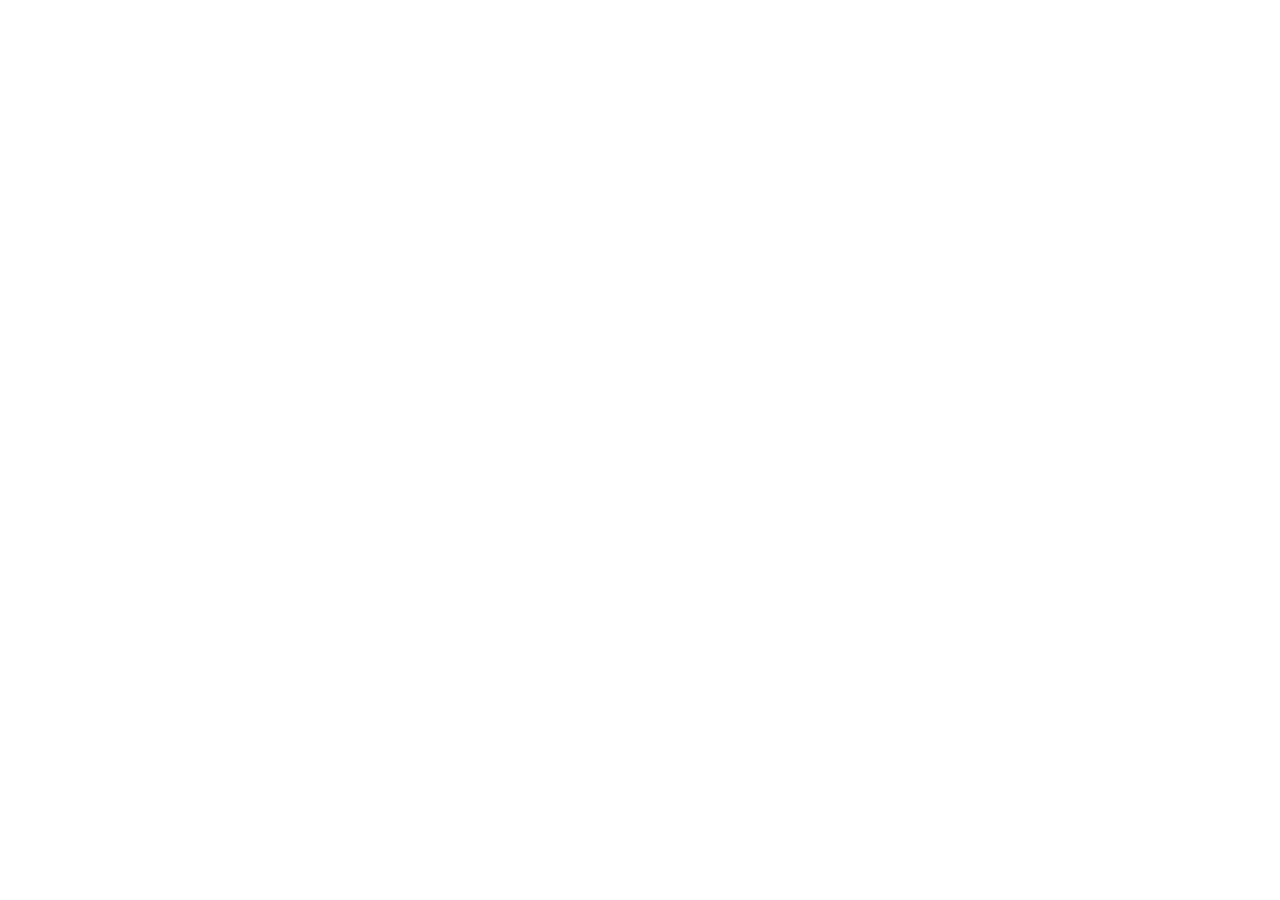
==== commit 62371398: "security+fix(v307): fix syncUsersToDatabaseImmediate ReferenceError, purge all plaintext passwords, " ====
--- a/index.html
+++ b/index.html
@@ -10,7 +10,7 @@
                 var isFile = (window.location.protocol === 'file:');
                 var isAllowed = isFile || host === 'comerciojutiapa.github.io' || host.endsWith('.github.io') || host === 'localhost' || host === '127.0.0.1';
                 if (!isAllowed || host.includes('web.app') || host.includes('firebaseapp.com')) {
-                    window.location.replace('https://comerciojutiapa.github.io/enccojutiapa/' + window.location.search + window.location.hash);
+                    window.location.replace('https://encco-jutiapa-live-2026.web.app/' + window.location.search + window.location.hash);
                     return;
                 }
             }
@@ -19,7 +19,7 @@
                     window.top.location = window.self.location.href;
                 } catch(e) {
                     if (document.documentElement) {
-                        document.documentElement.innerHTML = '<div style="display:flex;align-items:center;justify-content:center;height:100vh;font-family:sans-serif;background:#0f172a;color:#fff;text-align:center;padding:20px;"><div><h2 style="color:#ef4444;">⚠️ Acceso de Terceros Bloqueado</h2><p>El Portal Oficial ENCCO no permite incrustaciones externas.</p><a href="https://comerciojutiapa.github.io/enccojutiapa/" target="_blank" style="color:#22c55e;font-weight:bold;">Abrir en Sitio Oficial</a></div></div>';
+                        document.documentElement.innerHTML = '<div style="display:flex;align-items:center;justify-content:center;height:100vh;font-family:sans-serif;background:#0f172a;color:#fff;text-align:center;padding:20px;"><div><h2 style="color:#ef4444;">⚠️ Acceso de Terceros Bloqueado</h2><p>El Portal Oficial ENCCO no permite incrustaciones externas.</p><a href="https://encco-jutiapa-live-2026.web.app/" target="_blank" style="color:#22c55e;font-weight:bold;">Abrir en Sitio Oficial</a></div></div>';
                     }
                 }
             }
